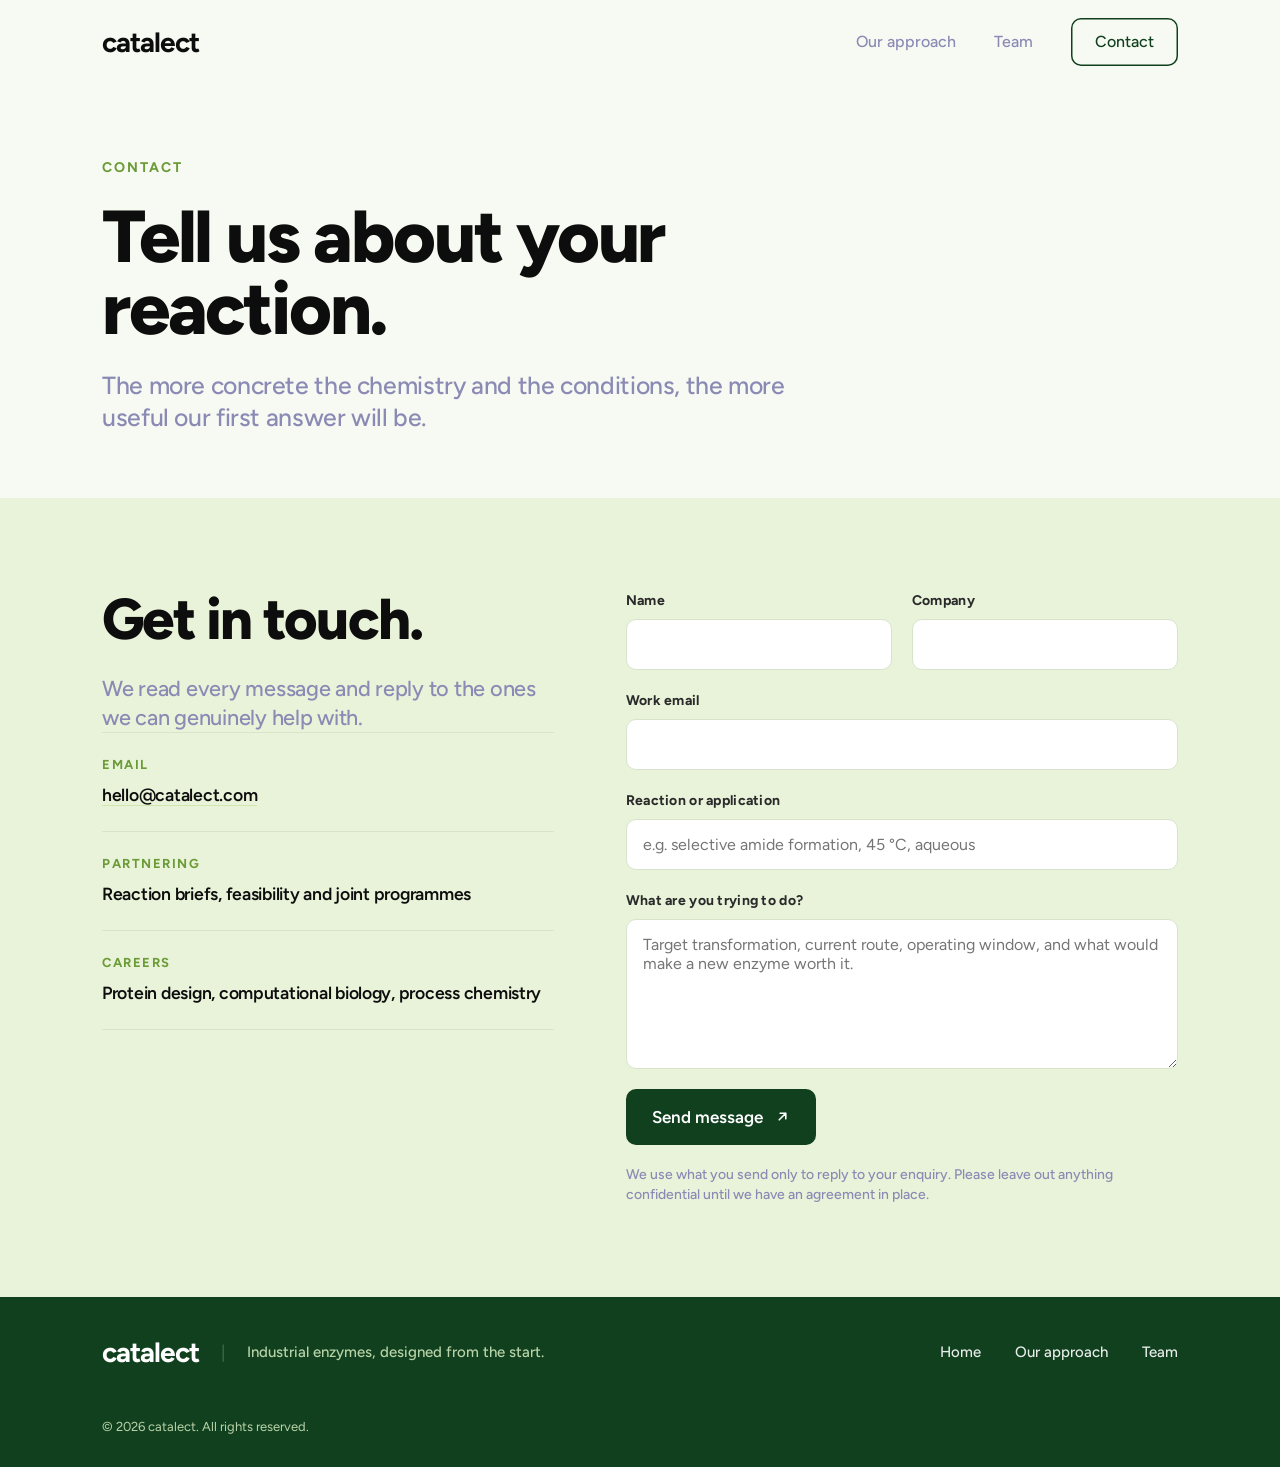
==== contact.html @ 14ab3cfc "Build catalect marketing site Static one-pager plus a contact page, no build step:  - Hero with a ge" ====
<!doctype html>
<html lang="en">
<head>
  <meta charset="utf-8">
  <meta name="viewport" content="width=device-width, initial-scale=1">
  <title>Contact — catalect</title>
  <meta name="description" content="Tell catalect about your reaction and process requirements, and we will discuss how designed enzymes could help.">
  <link rel="icon" href="assets/img/favicon.svg" type="image/svg+xml">
  <meta property="og:title" content="Contact — catalect">
  <meta property="og:description" content="Tell us about your reaction and process requirements.">
  <meta property="og:type" content="website">
  <link rel="preconnect" href="https://fonts.googleapis.com">
  <link rel="preconnect" href="https://fonts.gstatic.com" crossorigin>
  <link href="https://fonts.googleapis.com/css2?family=Figtree:wght@400;500;600;700;800&display=swap" rel="stylesheet">
  <link rel="stylesheet" href="assets/css/site.css">
  <script>document.documentElement.className += " js";</script>
</head>
<body>

  <header class="site-header">
    <div class="container site-header__inner">
      <a class="wordmark" href="index.html">catalect</a>

      <button class="nav-toggle" type="button" aria-expanded="false" aria-label="Toggle navigation">
        <span></span><span></span><span></span>
      </button>

      <nav class="site-nav" aria-label="Primary">
        <a href="index.html#approach">Our approach</a>
        <a href="index.html#team">Team</a>
        <a class="btn btn--outline" href="contact.html" aria-current="page">Contact</a>
      </nav>
    </div>
  </header>

  <main>
    <section class="page-head">
      <div class="container">
        <p class="eyebrow">Contact</p>
        <h1>Tell us about your reaction.</h1>
        <p>The more concrete the chemistry and the conditions, the more useful our first answer will be.</p>
      </div>
    </section>

    <section class="section section--tint">
      <div class="container contact-grid">
        <div class="contact-aside">
          <h2>Get in touch.</h2>
          <p class="section__lead">We read every message and reply to the ones we can genuinely help with.</p>
          <dl>
            <div>
              <dt>Email</dt>
              <dd><a href="mailto:hello@catalect.com">hello@catalect.com</a></dd>
            </div>
            <div>
              <dt>Partnering</dt>
              <dd>Reaction briefs, feasibility and joint programmes</dd>
            </div>
            <div>
              <dt>Careers</dt>
              <dd>Protein design, computational biology, process chemistry</dd>
            </div>
          </dl>
        </div>

        <form class="form" data-contact-form>
          <div class="field field--row">
            <div class="field">
              <label for="name">Name</label>
              <input id="name" name="name" type="text" autocomplete="name" required>
            </div>
            <div class="field">
              <label for="company">Company</label>
              <input id="company" name="company" type="text" autocomplete="organization">
            </div>
          </div>

          <div class="field">
            <label for="email">Work email</label>
            <input id="email" name="email" type="email" autocomplete="email" required>
          </div>

          <div class="field">
            <label for="application">Reaction or application</label>
            <input id="application" name="application" type="text" placeholder="e.g. selective amide formation, 45 &deg;C, aqueous">
          </div>

          <div class="field">
            <label for="message">What are you trying to do?</label>
            <textarea id="message" name="message" placeholder="Target transformation, current route, operating window, and what would make a new enzyme worth it."></textarea>
          </div>

          <div>
            <button class="btn btn--primary" type="submit">
              Send message
              <svg width="15" height="15" viewBox="0 0 16 16" fill="none" aria-hidden="true">
                <path d="M4.5 11.5 11.5 4.5M5.5 4.5h6v6" stroke="currentColor" stroke-width="1.7" stroke-linecap="round" stroke-linejoin="round"/>
              </svg>
            </button>
          </div>

          <p class="form__note">We use what you send only to reply to your enquiry. Please leave out anything confidential until we have an agreement in place.</p>
        </form>
      </div>
    </section>
  </main>

  <div class="dark-block">
    <footer class="site-footer">
      <div class="container site-footer__inner">
        <div class="footer-brand">
          <a class="wordmark" href="index.html">catalect</a>
          <span aria-hidden="true">|</span>
          <p>Industrial enzymes, designed from the start.</p>
        </div>
        <nav class="footer-nav" aria-label="Footer">
          <a href="index.html">Home</a>
          <a href="index.html#approach">Our approach</a>
          <a href="index.html#team">Team</a>
        </nav>
      </div>
      <div class="container site-footer__legal">
        <p>&copy; <span data-year>2026</span> catalect. All rights reserved.</p>
      </div>
    </footer>
  </div>

  <script src="assets/js/site.js" defer></script>
  <script>
    document.querySelectorAll('[data-year]').forEach(function (e) { e.textContent = new Date().getFullYear(); });

    /* Without a form backend configured, compose the message in the visitor's
       own mail client so nothing is silently dropped. Point the form's action
       at a hosted handler (Formspree, Netlify Forms, your own API) when ready. */
    (function () {
      var form = document.querySelector('[data-contact-form]');
      if (!form) return;

      form.addEventListener('submit', function (event) {
        if (form.getAttribute('action')) return;
        event.preventDefault();

        var get = function (name) { return (form.elements[name].value || '').trim(); };
        var body = [
          'Name: ' + get('name'),
          'Company: ' + get('company'),
          'Email: ' + get('email'),
          'Reaction / application: ' + get('application'),
          '',
          get('message')
        ].join('\n');

        window.location.href = 'mailto:hello@catalect.com'
          + '?subject=' + encodeURIComponent('Enquiry from ' + (get('company') || get('name') || 'the website'))
          + '&body=' + encodeURIComponent(body);
      });
    })();
  </script>
</body>
</html>
---- assets/css/site.css ----
/* ==========================================================================
   catalect — site styles
   ========================================================================== */

:root {
  --green-900: #11401f;
  --green-800: #17522a;
  --green-600: #2f7a3f;
  --green-500: #6b9b37;
  --green-200: #cfe6ae;
  --green-100: #e9f3da;
  --green-50:  #f4f9ec;
  --cream:     #f7faf2;

  --ink:       #0d0d0d;
  --ink-soft:  #2a2a2a;
  --muted:     #8a8ab4;
  --muted-on-dark: #b9d3a8;
  --line:      #d9e3cc;
  --line-dark: rgba(255, 255, 255, .22);

  --header-h: 84px;
  --container: 1140px;
  --radius: 10px;

  --font: "Figtree", "Hanken Grotesk", -apple-system, BlinkMacSystemFont,
          "Segoe UI", Roboto, Helvetica, Arial, sans-serif;
}

*,
*::before,
*::after { box-sizing: border-box; }

html { scroll-behavior: smooth; }

body {
  margin: 0;
  font-family: var(--font);
  font-size: 17px;
  line-height: 1.5;
  color: var(--ink);
  background: var(--cream);
  -webkit-font-smoothing: antialiased;
  text-rendering: optimizeLegibility;
}

img, svg { display: block; max-width: 100%; }

a { color: inherit; }

h1, h2, h3, h4 {
  margin: 0;
  font-weight: 800;
  letter-spacing: -.03em;
  line-height: 1;
}

p { margin: 0; }

.container {
  width: 100%;
  max-width: var(--container);
  margin: 0 auto;
  padding: 0 32px;
}

.sr-only {
  position: absolute;
  width: 1px; height: 1px;
  padding: 0; margin: -1px;
  overflow: hidden;
  clip: rect(0 0 0 0);
  white-space: nowrap;
}

/* Exactly the header's height: the section edge tucks under the bar
   instead of leaving a sliver of the previous block showing. */
section[id] { scroll-margin-top: var(--header-h); }

/* --------------------------------------------------------------- header -- */

.site-header {
  position: sticky;
  top: 0;
  z-index: 60;
  background: var(--cream);
  border-bottom: 1px solid transparent;
  transition: border-color .25s ease, background .25s ease;
}

.site-header.is-stuck {
  border-bottom-color: var(--line);
  background: rgba(247, 250, 242, .92);
  backdrop-filter: saturate(140%) blur(8px);
}

.site-header__inner {
  display: flex;
  align-items: center;
  justify-content: space-between;
  gap: 24px;
  min-height: 84px;
}

.wordmark {
  font-size: 28px;
  font-weight: 700;
  letter-spacing: -.035em;
  text-decoration: none;
  color: var(--ink);
}

.site-nav {
  display: flex;
  align-items: center;
  gap: 38px;
}

.site-nav a {
  font-size: 16px;
  font-weight: 500;
  color: var(--muted);
  text-decoration: none;
  transition: color .18s ease;
}

.site-nav a:hover,
.site-nav a[aria-current="page"] { color: var(--green-900); }

.btn {
  display: inline-flex;
  align-items: center;
  gap: 12px;
  border: 0;
  border-radius: var(--radius);
  font-family: inherit;
  font-size: 17px;
  font-weight: 600;
  text-decoration: none;
  cursor: pointer;
  transition: transform .18s ease, background .18s ease, color .18s ease;
}

.btn svg { flex: none; }

.btn:hover { transform: translateY(-1px); }

.btn--primary {
  padding: 18px 26px;
  background: var(--green-900);
  color: #fff;
}

.btn--primary:hover { background: var(--green-800); }

.btn--outline {
  padding: 12px 24px;
  background: transparent;
  color: var(--ink);
  box-shadow: inset 0 0 0 1.5px var(--green-900);
  border-radius: var(--radius);
  font-size: 16px;
}

.btn--outline:hover { background: var(--green-900); color: #fff; }

.btn--light {
  padding: 18px 26px;
  background: var(--green-200);
  color: var(--green-900);
}

.btn--light:hover { background: #ddeec2; }

.nav-toggle {
  display: none;
  width: 44px;
  height: 44px;
  padding: 0;
  border: 0;
  background: transparent;
  cursor: pointer;
}

.nav-toggle span {
  display: block;
  width: 22px;
  height: 2px;
  margin: 5px auto;
  background: var(--ink);
  border-radius: 2px;
  transition: transform .22s ease, opacity .22s ease;
}

.nav-open .nav-toggle span:nth-child(1) { transform: translateY(7px) rotate(45deg); }
.nav-open .nav-toggle span:nth-child(2) { opacity: 0; }
.nav-open .nav-toggle span:nth-child(3) { transform: translateY(-7px) rotate(-45deg); }

/* ----------------------------------------------------------------- hero -- */

.hero {
  position: relative;
  overflow: hidden;
  background: var(--cream);
  /* Header plus hero together fill exactly one screen. */
  display: grid;
  align-content: center;
  min-height: calc(100vh - var(--header-h));
  min-height: calc(100svh - var(--header-h));
}

.hero__bg {
  position: absolute;
  inset: 0;
  pointer-events: none;
  opacity: .5;
}

.hero__inner {
  position: relative;
  display: grid;
  grid-template-columns: minmax(0, 1fr) minmax(0, 1.08fr);
  align-items: center;
  gap: 32px;
  padding-top: 56px;
  padding-bottom: 72px;
}

.hero h1 {
  font-size: clamp(2.8rem, 5vw, 4rem);
  line-height: .98;
}

.hero__lead {
  margin-top: 28px;
  font-size: clamp(1.25rem, 2.1vw, 1.72rem);
  font-weight: 600;
  letter-spacing: -.02em;
  color: var(--ink);
}

.hero__sub {
  margin-top: 14px;
  max-width: 34ch;
  font-size: clamp(1.18rem, 1.9vw, 1.6rem);
  font-weight: 500;
  letter-spacing: -.015em;
  line-height: 1.25;
  color: var(--muted);
}

.hero__cta { margin-top: 40px; }

.hero__art {
  position: relative;
  width: 100%;
  aspect-ratio: 1 / 1;
  margin: 0 auto;
  /* Never taller than the room the hero has left, so a short window shrinks
     the artwork instead of pushing the block past the fold. */
  max-width: calc(100vh - 256px);
  max-width: calc(100svh - 256px);
}

.hero__art > canvas { width: 100%; height: 100%; }

.hero__molecule {
  position: absolute;
  top: 50%;
  left: 50%;
  width: 34%;
  height: 34%;
  transform: translate(-50%, -50%);
  /* Rises into the pocket once the field has drawn itself in, with the same
     motion the scroll reveals use. */
  animation: site-in .7s cubic-bezier(.2, .7, .2, 1) .5s both;
}

@keyframes site-in {
  from { opacity: 0; transform: translate(-50%, calc(-50% + 18px)); }
  to   { opacity: 1; transform: translate(-50%, -50%); }
}

/* -------------------------------------------------------------- section -- */

.section { padding: 92px 0; }

.section--tint { background: var(--green-100); }
.section--pale { background: var(--green-50); }

.eyebrow {
  margin: 0 0 22px;
  font-size: 14px;
  font-weight: 700;
  letter-spacing: .14em;
  text-transform: uppercase;
  color: var(--green-500);
}

.section h2 {
  font-size: clamp(2.4rem, 4.6vw, 3.6rem);
  line-height: 1.02;
}

.section__lead {
  margin-top: 26px;
  max-width: 32ch;
  font-size: clamp(1.1rem, 1.7vw, 1.4rem);
  font-weight: 500;
  letter-spacing: -.012em;
  line-height: 1.32;
  color: var(--muted);
}

.split {
  display: grid;
  grid-template-columns: minmax(0, 1fr) minmax(0, 1fr);
  gap: 64px;
}

.split--ruled > :last-child {
  padding-left: 64px;
  border-left: 1px solid var(--line);
}

/* --------------------------------------------------------------- blocks -- */

.feature-list {
  display: grid;
  gap: 0;
  margin: 0;
  padding: 0;
  list-style: none;
}

.feature {
  display: grid;
  grid-template-columns: 76px minmax(0, 1fr);
  align-items: start;
  gap: 26px;
  padding: 30px 0;
}

.feature + .feature { border-top: 1px solid var(--line); }

.feature__icon {
  display: grid;
  place-items: center;
  width: 76px; height: 76px;
  border-radius: 50%;
  background: #fff;
}

.section--pale .feature__icon { background: var(--green-100); }

.feature h3 {
  font-size: 1.32rem;
  font-weight: 700;
  letter-spacing: -.02em;
  line-height: 1.2;
}

.feature p {
  margin-top: 10px;
  font-size: 1.12rem;
  font-weight: 500;
  letter-spacing: -.01em;
  line-height: 1.33;
  color: var(--muted);
}

.card-grid {
  display: grid;
  grid-template-columns: repeat(auto-fit, minmax(270px, 1fr));
  gap: 24px;
  margin-top: 56px;
}

.card {
  padding: 34px 32px 38px;
  background: #fff;
  border: 1px solid var(--line);
  border-radius: 16px;
}

.section--tint .card { background: #fbfdf7; }

.card h3 {
  margin-top: 22px;
  font-size: 1.28rem;
  font-weight: 700;
  letter-spacing: -.02em;
  line-height: 1.2;
}

.card p {
  margin-top: 12px;
  font-size: 1.05rem;
  font-weight: 500;
  line-height: 1.4;
  color: var(--muted);
}

.card__num {
  display: grid;
  place-items: center;
  width: 44px; height: 44px;
  border-radius: 50%;
  background: var(--green-100);
  color: var(--green-900);
  font-size: 15px;
  font-weight: 700;
  letter-spacing: 0;
}

.section--tint .card__num { background: var(--green-200); }

.steps {
  counter-reset: step;
  margin-top: 56px;
  display: grid;
  gap: 0;
  list-style: none;
  padding: 0;
  border-top: 1px solid var(--line);
}

.steps li {
  display: grid;
  grid-template-columns: 120px minmax(0, 1fr);
  gap: 32px;
  padding: 34px 0;
  border-bottom: 1px solid var(--line);
}

.steps__label {
  font-size: 14px;
  font-weight: 700;
  letter-spacing: .12em;
  text-transform: uppercase;
  color: var(--green-500);
  padding-top: 6px;
}

.steps h3 {
  font-size: 1.5rem;
  font-weight: 700;
  letter-spacing: -.025em;
}

.steps p {
  margin-top: 10px;
  max-width: 62ch;
  font-size: 1.1rem;
  font-weight: 500;
  line-height: 1.4;
  color: var(--muted);
}

.team-grid {
  display: flex;
  flex-wrap: wrap;
  gap: 48px 72px;
  margin-top: 56px;
}

.team-member {
  display: grid;
  gap: 22px;
  justify-items: start;
  max-width: 230px;
}

.team-member img {
  width: 190px;
  height: 190px;
  border-radius: 50%;
  object-fit: cover;
  background: var(--green-100);
}

.team-member h3 {
  font-size: 1.42rem;
  font-weight: 700;
  letter-spacing: -.025em;
  line-height: 1.1;
}

.team-member p {
  margin-top: 8px;
  font-size: 1.08rem;
  font-weight: 500;
  letter-spacing: -.01em;
  color: var(--muted);
}

/* -------------------------------------------------------- page intro ----- */

.page-head {
  padding: 72px 0 64px;
  background: var(--cream);
}

.page-head h1 {
  max-width: 16ch;
  font-size: clamp(2.8rem, 6vw, 4.6rem);
  line-height: .98;
}

.page-head p:not(.eyebrow) {
  margin-top: 26px;
  max-width: 46ch;
  font-size: clamp(1.15rem, 2vw, 1.55rem);
  font-weight: 500;
  letter-spacing: -.015em;
  line-height: 1.28;
  color: var(--muted);
}

/* ------------------------------------------------------------ dark band -- */

/* Band and footer share one dark block so the line artwork runs unbroken
   from edge to edge, behind both. */
.dark-block {
  position: relative;
  overflow: hidden;
  background: var(--green-900);
  color: #fff;
}

.band {
  position: relative;
  overflow: hidden;
}

.band__waves {
  position: absolute;
  inset: 0;
  width: 100%;
  height: 100%;
  object-fit: fill;
  pointer-events: none;
  opacity: .55;
}

.band__inner {
  position: relative;
  display: flex;
  align-items: center;
  justify-content: space-between;
  gap: 40px;
  padding-top: 66px;
  padding-bottom: 66px;
}

.band p {
  max-width: 44ch;
  font-size: clamp(1.1rem, 1.7vw, 1.32rem);
  font-weight: 500;
  letter-spacing: -.01em;
  line-height: 1.38;
}

/* --------------------------------------------------------------- footer -- */

.site-footer { position: relative; }

.site-footer__inner {
  position: relative;
  display: flex;
  align-items: center;
  justify-content: space-between;
  gap: 32px;
  padding-top: 34px;
  padding-bottom: 44px;
}

.band + .site-footer .site-footer__inner { border-top: 1px solid var(--line-dark); }

.site-footer .wordmark { color: #fff; }

.footer-brand {
  display: flex;
  align-items: center;
  gap: 22px;
}

.footer-brand span[aria-hidden] { color: var(--line-dark); }

.footer-brand p {
  font-size: 15px;
  font-weight: 500;
  color: var(--muted-on-dark);
}

.footer-nav {
  display: flex;
  gap: 34px;
}

.footer-nav a {
  font-size: 15px;
  font-weight: 500;
  color: #fff;
  text-decoration: none;
  opacity: .9;
  transition: opacity .18s ease;
}

.footer-nav a:hover { opacity: 1; text-decoration: underline; }

.site-footer__legal {
  position: relative;
  padding-bottom: 30px;
  font-size: 13px;
  color: var(--muted-on-dark);
}

/* ----------------------------------------------------------------- form -- */

.contact-grid {
  display: grid;
  grid-template-columns: minmax(0, .9fr) minmax(0, 1.1fr);
  gap: 72px;
  align-items: start;
}

.form { display: grid; gap: 20px; }

.field { display: grid; gap: 8px; }

.field label {
  font-size: 14px;
  font-weight: 700;
  letter-spacing: .02em;
  color: var(--ink-soft);
}

.field input,
.field textarea,
.field select {
  width: 100%;
  padding: 15px 16px;
  font-family: inherit;
  font-size: 16px;
  color: var(--ink);
  background: #fff;
  border: 1.5px solid var(--line);
  border-radius: var(--radius);
  transition: border-color .18s ease, box-shadow .18s ease;
}

.field textarea { min-height: 150px; resize: vertical; }

.field input:focus,
.field textarea:focus,
.field select:focus {
  outline: none;
  border-color: var(--green-600);
  box-shadow: 0 0 0 3px rgba(47, 122, 63, .14);
}

.field--row { grid-template-columns: 1fr 1fr; gap: 20px; }

.form__note {
  font-size: 14px;
  font-weight: 500;
  line-height: 1.45;
  color: var(--muted);
}

.contact-aside dl {
  margin: 0;
  display: grid;
  gap: 0;
  border-top: 1px solid var(--line);
}

.contact-aside div {
  padding: 22px 0;
  border-bottom: 1px solid var(--line);
}

.contact-aside dt {
  font-size: 13px;
  font-weight: 700;
  letter-spacing: .12em;
  text-transform: uppercase;
  color: var(--green-500);
}

.contact-aside dd {
  margin: 8px 0 0;
  font-size: 1.1rem;
  font-weight: 600;
  letter-spacing: -.015em;
}

.contact-aside dd a { text-decoration: none; border-bottom: 1.5px solid var(--green-200); }
.contact-aside dd a:hover { border-bottom-color: var(--green-900); }

/* ----------------------------------------------------------- utilities --- */

.prose p + p { margin-top: 18px; }

.prose p {
  max-width: 62ch;
  font-size: 1.12rem;
  font-weight: 500;
  line-height: 1.45;
  color: var(--muted);
}

.stack-lg > * + * { margin-top: 56px; }

.js .reveal {
  opacity: 0;
  transform: translateY(16px);
  transition: opacity .7s cubic-bezier(.2, .7, .2, 1), transform .7s cubic-bezier(.2, .7, .2, 1);
}

.js .reveal.is-visible { opacity: 1; transform: none; }

/* --------------------------------------------------------- breakpoints --- */

@media (max-width: 960px) {
  .hero__inner {
    grid-template-columns: 1fr;
    padding-top: 40px;
    padding-bottom: 64px;
    gap: 8px;
  }

  .hero__art { order: -1; max-width: 520px; margin: 0 auto 8px; }

  .split, .contact-grid { grid-template-columns: 1fr; gap: 40px; }

  .split--ruled > :last-child { padding-left: 0; border-left: 0; }

  .band__inner { flex-direction: column; align-items: flex-start; padding-top: 56px; padding-bottom: 56px; }

  .steps li { grid-template-columns: 1fr; gap: 10px; }

  .steps__label { padding-top: 0; }
}

@media (max-width: 760px) {
  body { font-size: 16px; }

  .container { padding: 0 22px; }

  .section { padding: 68px 0; }

  .nav-toggle { display: block; }

  .site-nav {
    display: none;
    position: absolute;
    top: 100%;
    left: 0;
    right: 0;
    flex-direction: column;
    align-items: stretch;
    gap: 0;
    padding: 4px 22px 24px;
    background: var(--cream);
    border-bottom: 1px solid var(--line);
  }

  .nav-open .site-nav { display: flex; }

  .site-nav a {
    padding: 16px 0;
    font-size: 18px;
    color: var(--ink);
    border-bottom: 1px solid var(--line);
  }

  .site-nav .btn--outline {
    margin-top: 20px;
    justify-content: center;
    border-bottom: 0;
    font-size: 17px;
  }

  .team-grid { gap: 36px 48px; margin-top: 44px; }

  .team-member img { width: 150px; height: 150px; }

  .hero__inner { padding-bottom: 80px; }

  #approach { padding-bottom: 56px; }

  .hero__art { max-width: 340px; }

  /* The closing CTA repeats the contact link that is already in the header,
     so on a phone it is just another screen to scroll past. */
  .band { display: none; }

  .band + .site-footer .site-footer__inner { border-top: 0; }

  /* Equal breathing room at the top and bottom of the dark block. */
  .site-footer__inner { padding-top: 39px; }

  .site-footer__legal { padding-bottom: 39px; }

  .feature { grid-template-columns: 56px minmax(0, 1fr); gap: 18px; }
  .feature__icon { width: 56px; height: 56px; }
  .feature__icon svg { width: 24px; height: 24px; }

  .field--row { grid-template-columns: 1fr; }

  .site-footer__inner { flex-direction: column; align-items: flex-start; gap: 26px; }

  .footer-brand { flex-direction: column; align-items: flex-start; gap: 10px; }
  .footer-brand span[aria-hidden] { display: none; }

  .footer-nav { flex-wrap: wrap; gap: 18px 26px; }
}

@media (prefers-reduced-motion: reduce) {
  html { scroll-behavior: auto; }
  .hero__molecule { animation: none; }
  .js .reveal { opacity: 1; transform: none; transition: none; }
  .btn:hover { transform: none; }
}
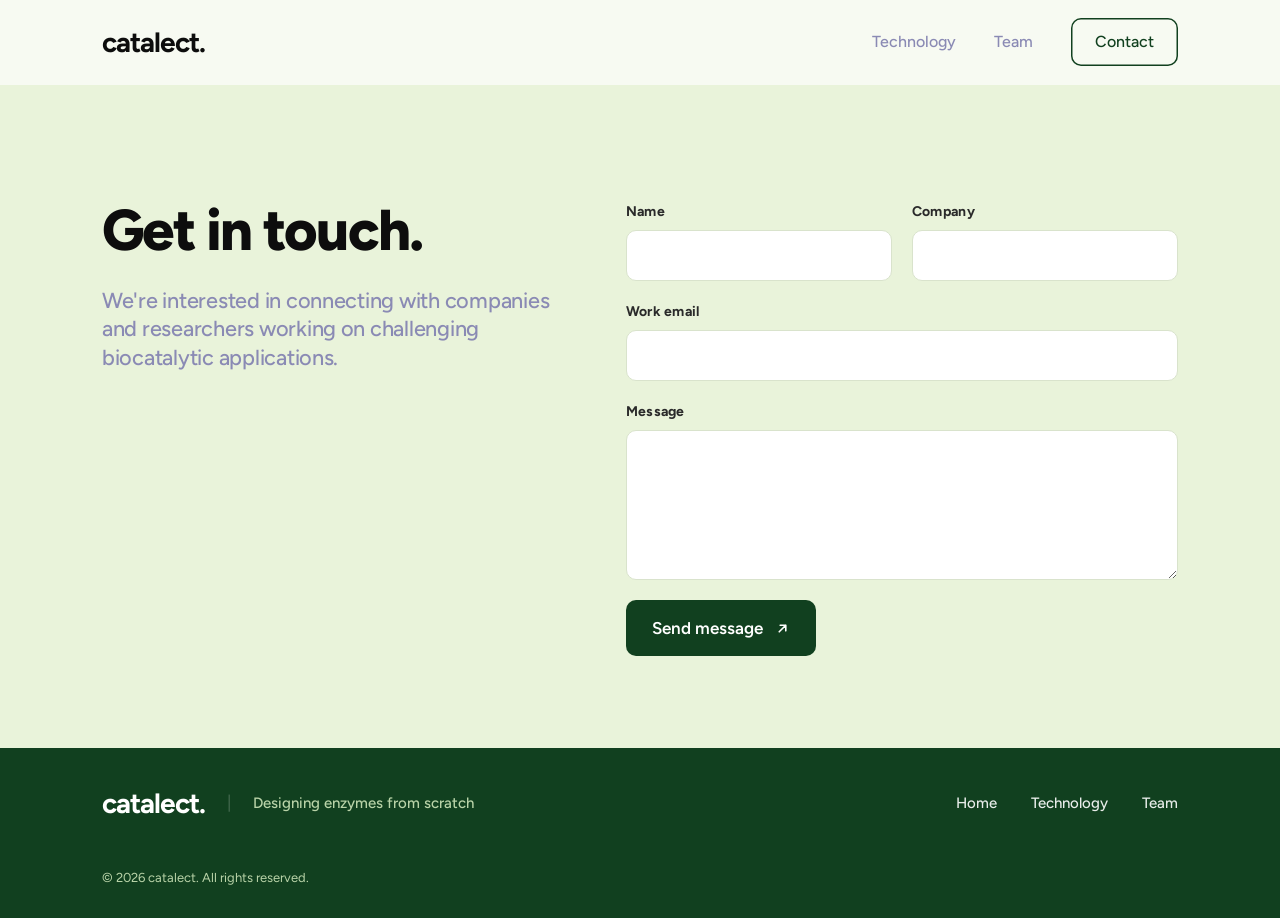
==== commit c2175b57: "Rework the copy and simplify the contact page - Hero: "Designing enzymes from scratch", with a singl" ====
--- a/contact.html
+++ b/contact.html
@@ -19,14 +19,14 @@
 
   <header class="site-header">
     <div class="container site-header__inner">
-      <a class="wordmark" href="index.html">catalect</a>
+      <a class="wordmark" href="index.html">catalect.</a>
 
       <button class="nav-toggle" type="button" aria-expanded="false" aria-label="Toggle navigation">
         <span></span><span></span><span></span>
       </button>
 
       <nav class="site-nav" aria-label="Primary">
-        <a href="index.html#approach">Our approach</a>
+        <a href="index.html#technology">Technology</a>
         <a href="index.html#team">Team</a>
         <a class="btn btn--outline" href="contact.html" aria-current="page">Contact</a>
       </nav>
@@ -34,33 +34,11 @@
   </header>
 
   <main>
-    <section class="page-head">
-      <div class="container">
-        <p class="eyebrow">Contact</p>
-        <h1>Tell us about your reaction.</h1>
-        <p>The more concrete the chemistry and the conditions, the more useful our first answer will be.</p>
-      </div>
-    </section>
-
     <section class="section section--tint">
       <div class="container contact-grid">
         <div class="contact-aside">
-          <h2>Get in touch.</h2>
-          <p class="section__lead">We read every message and reply to the ones we can genuinely help with.</p>
-          <dl>
-            <div>
-              <dt>Email</dt>
-              <dd><a href="mailto:hello@catalect.com">hello@catalect.com</a></dd>
-            </div>
-            <div>
-              <dt>Partnering</dt>
-              <dd>Reaction briefs, feasibility and joint programmes</dd>
-            </div>
-            <div>
-              <dt>Careers</dt>
-              <dd>Protein design, computational biology, process chemistry</dd>
-            </div>
-          </dl>
+          <h1>Get in touch.</h1>
+          <p class="section__lead">We're interested in connecting with companies and researchers working on challenging biocatalytic applications.</p>
         </div>
 
         <form class="form" data-contact-form>
@@ -81,13 +59,8 @@
           </div>
 
           <div class="field">
-            <label for="application">Reaction or application</label>
-            <input id="application" name="application" type="text" placeholder="e.g. selective amide formation, 45 &deg;C, aqueous">
-          </div>
-
-          <div class="field">
-            <label for="message">What are you trying to do?</label>
-            <textarea id="message" name="message" placeholder="Target transformation, current route, operating window, and what would make a new enzyme worth it."></textarea>
+            <label for="message">Message</label>
+            <textarea id="message" name="message"></textarea>
           </div>
 
           <div>
@@ -98,8 +71,6 @@
               </svg>
             </button>
           </div>
-
-          <p class="form__note">We use what you send only to reply to your enquiry. Please leave out anything confidential until we have an agreement in place.</p>
         </form>
       </div>
     </section>
@@ -109,13 +80,13 @@
     <footer class="site-footer">
       <div class="container site-footer__inner">
         <div class="footer-brand">
-          <a class="wordmark" href="index.html">catalect</a>
+          <a class="wordmark" href="index.html">catalect.</a>
           <span aria-hidden="true">|</span>
-          <p>Industrial enzymes, designed from the start.</p>
+          <p>Designing enzymes from scratch</p>
         </div>
         <nav class="footer-nav" aria-label="Footer">
           <a href="index.html">Home</a>
-          <a href="index.html#approach">Our approach</a>
+          <a href="index.html#technology">Technology</a>
           <a href="index.html#team">Team</a>
         </nav>
       </div>
@@ -145,7 +116,6 @@
           'Name: ' + get('name'),
           'Company: ' + get('company'),
           'Email: ' + get('email'),
-          'Reaction / application: ' + get('application'),
           '',
           get('message')
         ].join('\n');
--- a/assets/css/site.css
+++ b/assets/css/site.css
@@ -227,21 +227,13 @@
 }
 
 .hero h1 {
-  font-size: clamp(2.8rem, 5vw, 4rem);
-  line-height: .98;
-}
-
-.hero__lead {
+  font-size: clamp(2.2rem, 4.4vw, 3.5rem);
+  line-height: 1.02;
+}
+
+.hero__sub {
   margin-top: 28px;
-  font-size: clamp(1.25rem, 2.1vw, 1.72rem);
-  font-weight: 600;
-  letter-spacing: -.02em;
-  color: var(--ink);
-}
-
-.hero__sub {
-  margin-top: 14px;
-  max-width: 34ch;
+  max-width: 40ch;
   font-size: clamp(1.18rem, 1.9vw, 1.6rem);
   font-weight: 500;
   letter-spacing: -.015em;
@@ -297,7 +289,8 @@
   color: var(--green-500);
 }
 
-.section h2 {
+.section h2,
+.section h1 {
   font-size: clamp(2.4rem, 4.6vw, 3.6rem);
   line-height: 1.02;
 }
@@ -311,6 +304,9 @@
   line-height: 1.32;
   color: var(--muted);
 }
+
+/* This one runs long; 32ch would leave it a narrow ribbon in a wide column. */
+#technology .section__lead { max-width: 44ch; }
 
 .split {
   display: grid;
@@ -617,6 +613,8 @@
 }
 
 /* ----------------------------------------------------------------- form -- */
+
+.contact-grid { padding-top: 24px; }
 
 .contact-grid {
   display: grid;
@@ -661,13 +659,6 @@
 }
 
 .field--row { grid-template-columns: 1fr 1fr; gap: 20px; }
-
-.form__note {
-  font-size: 14px;
-  font-weight: 500;
-  line-height: 1.45;
-  color: var(--muted);
-}
 
 .contact-aside dl {
   margin: 0;
@@ -789,7 +780,7 @@
 
   .hero__inner { padding-bottom: 80px; }
 
-  #approach { padding-bottom: 56px; }
+  #technology { padding-bottom: 56px; }
 
   .hero__art { max-width: 340px; }
 
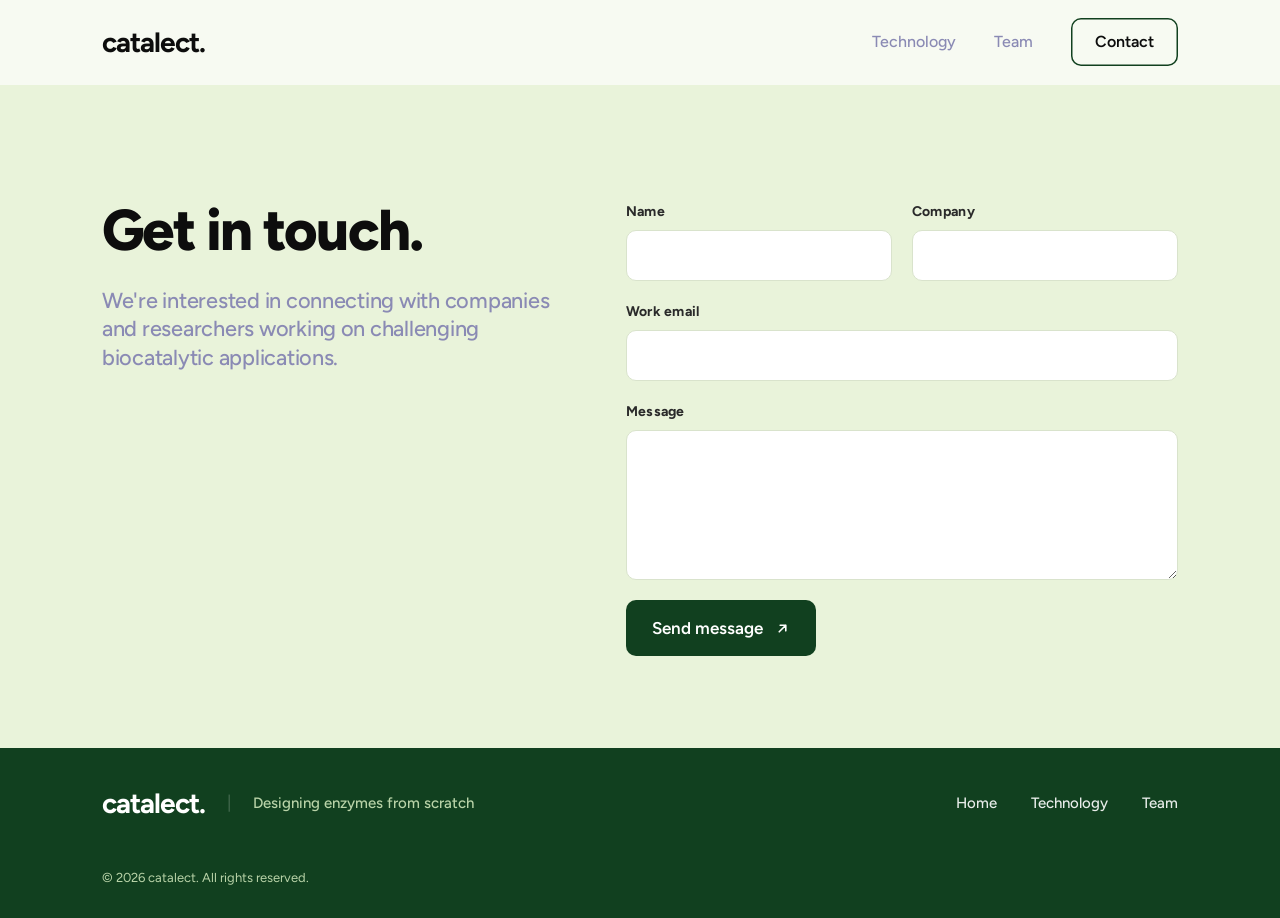
==== commit d66e5453: "Use the footer green behind the page, and the .bio address The root background is what a phone shows" ====
--- a/contact.html
+++ b/contact.html
@@ -120,7 +120,7 @@
           get('message')
         ].join('\n');
 
-        window.location.href = 'mailto:hello@catalect.com'
+        window.location.href = 'mailto:hello@catalect.bio'
           + '?subject=' + encodeURIComponent('Enquiry from ' + (get('company') || get('name') || 'the website'))
           + '&body=' + encodeURIComponent(body);
       });
--- a/assets/css/site.css
+++ b/assets/css/site.css
@@ -31,7 +31,15 @@
 *::before,
 *::after { box-sizing: border-box; }
 
-html { scroll-behavior: smooth; }
+html {
+  scroll-behavior: smooth;
+  /* No rubber-band past the ends: on a phone the bounce exposed the cream
+     page background below the dark footer, which read as empty space. */
+  overscroll-behavior-y: none;
+  /* The body paints the page itself, so this only shows where a browser
+     bounces past the ends. Footer green, so no white edge on a phone. */
+  background: var(--green-900);
+}
 
 body {
   margin: 0;
@@ -116,7 +124,7 @@
   gap: 38px;
 }
 
-.site-nav a {
+.site-nav a:not(.btn) {
   font-size: 16px;
   font-weight: 500;
   color: var(--muted);
@@ -124,8 +132,8 @@
   transition: color .18s ease;
 }
 
-.site-nav a:hover,
-.site-nav a[aria-current="page"] { color: var(--green-900); }
+.site-nav a:not(.btn):hover,
+.site-nav a:not(.btn)[aria-current="page"] { color: var(--green-900); }
 
 .btn {
   display: inline-flex;
@@ -246,22 +254,23 @@
 .hero__art {
   position: relative;
   width: 100%;
-  aspect-ratio: 1 / 1;
+  aspect-ratio: 1.1 / 1;
   margin: 0 auto;
   /* Never taller than the room the hero has left, so a short window shrinks
      the artwork instead of pushing the block past the fold. */
-  max-width: calc(100vh - 256px);
-  max-width: calc(100svh - 256px);
-}
-
-.hero__art > canvas { width: 100%; height: 100%; }
+  max-width: calc((100vh - 232px) * 1.1);
+  max-width: calc((100svh - 232px) * 1.1);
+}
+
+.hero__art > canvas { display: block; width: 100%; height: 100%; }
 
 .hero__molecule {
   position: absolute;
   top: 50%;
   left: 50%;
   width: 34%;
-  height: 34%;
+  height: auto;
+  aspect-ratio: 1 / 1;
   transform: translate(-50%, -50%);
   /* Rises into the pocket once the field has drawn itself in, with the same
      motion the scroll reveals use. */
@@ -760,7 +769,7 @@
 
   .nav-open .site-nav { display: flex; }
 
-  .site-nav a {
+  .site-nav a:not(.btn) {
     padding: 16px 0;
     font-size: 18px;
     color: var(--ink);
@@ -774,15 +783,25 @@
     font-size: 17px;
   }
 
-  .team-grid { gap: 36px 48px; margin-top: 44px; }
-
-  .team-member img { width: 150px; height: 150px; }
+  .team-grid { gap: 28px 32px; margin-top: 44px; flex-wrap: nowrap; }
 
   .hero__inner { padding-bottom: 80px; }
 
   #technology { padding-bottom: 56px; }
 
-  .hero__art { max-width: 340px; }
+  /* Flatter and smaller artwork on a phone, so the headline and button sit
+     higher up the screen. */
+  .hero__art { max-width: 296px; aspect-ratio: 1.25 / 1; }
+
+  .hero__molecule { width: 29%; }
+
+  .team-member { max-width: none; flex: 1 1 0; min-width: 0; }
+
+  .team-member img { width: 118px; height: 118px; }
+
+  .team-member h3 { font-size: 1.08rem; }
+
+  .team-member p { margin-top: 6px; font-size: .98rem; }
 
   /* The closing CTA repeats the contact link that is already in the header,
      so on a phone it is just another screen to scroll past. */
